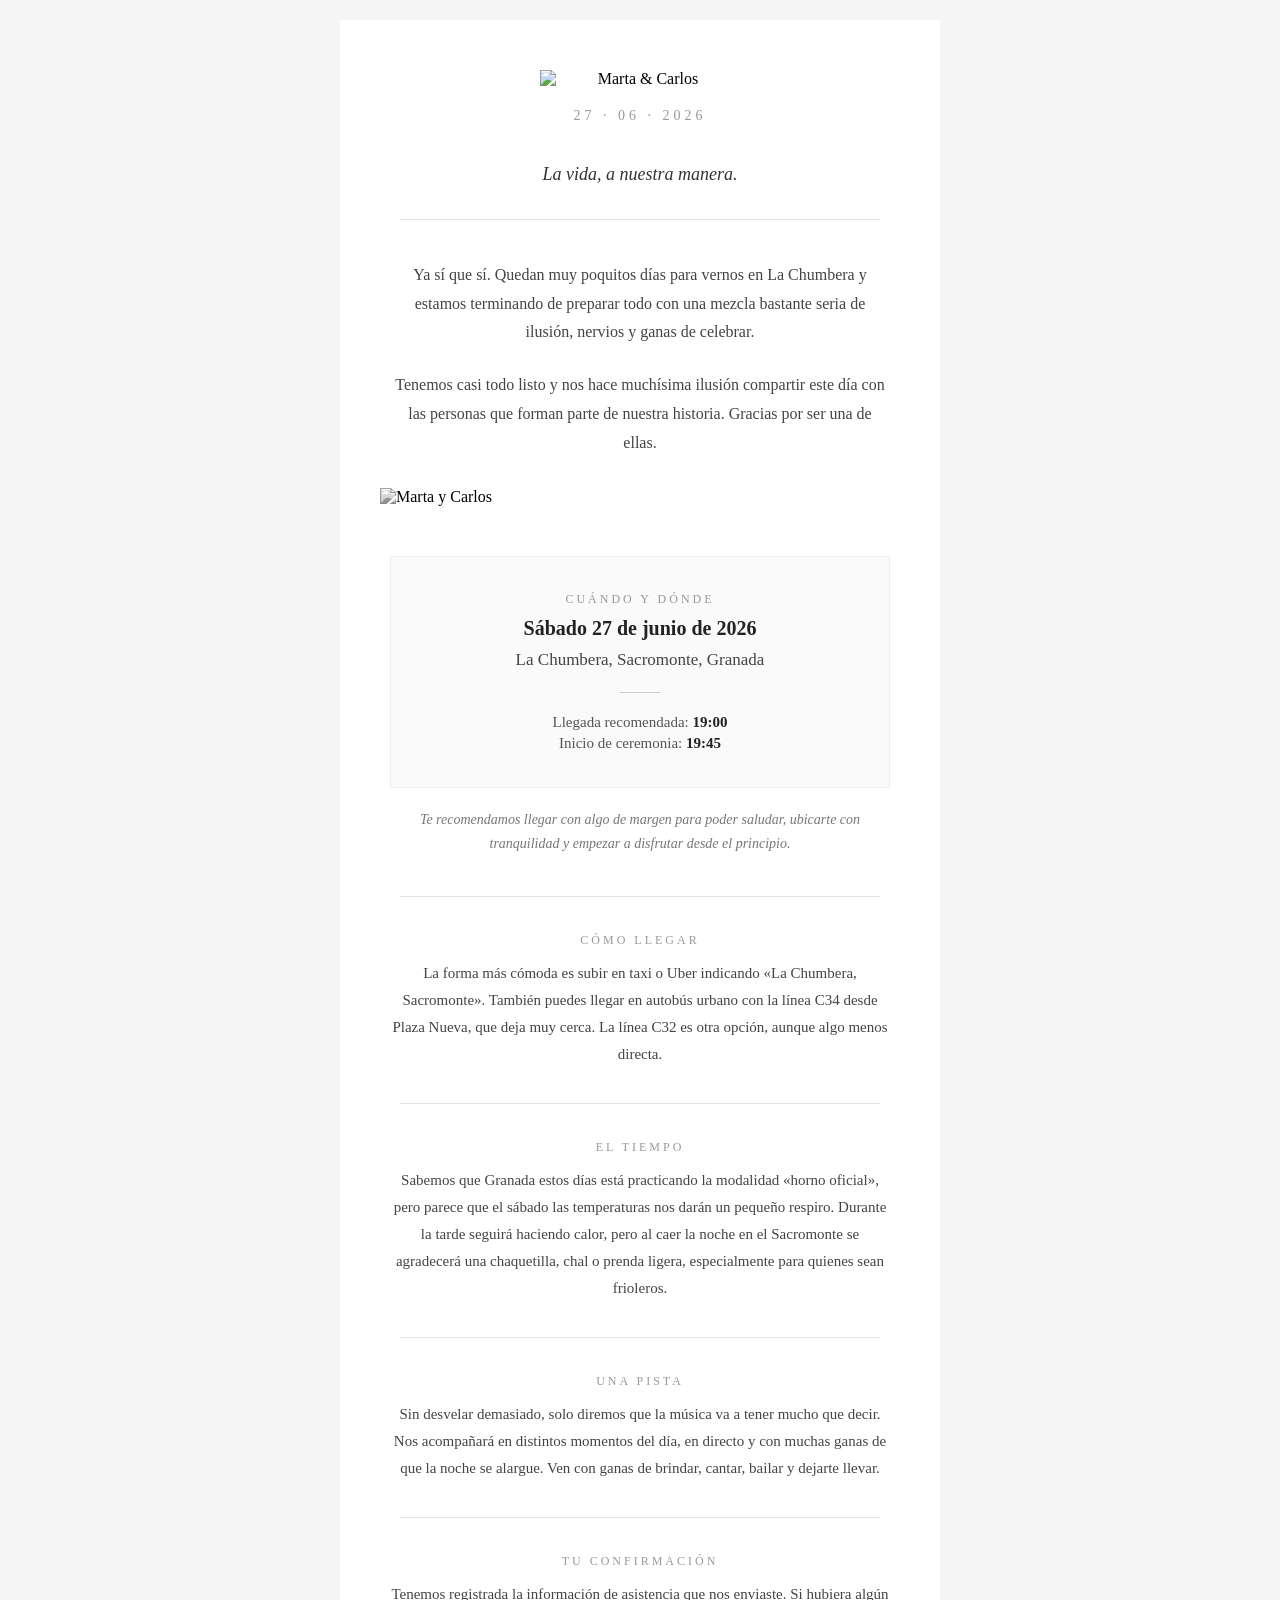
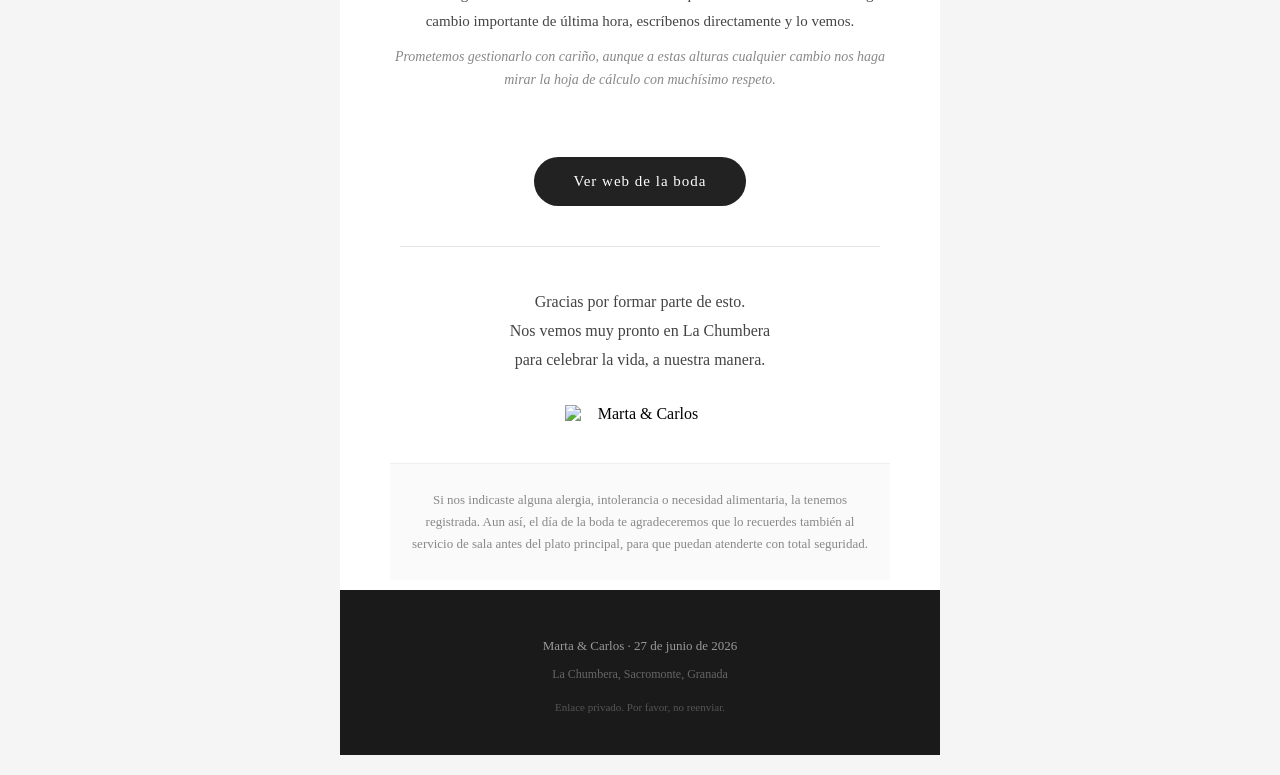
==== frontend/public/newsletter-countdown.html @ 8c84143f "auto-commit for aa254ee7-bb71-46e3-8a57-e679b6b398b8" ====
<!DOCTYPE html PUBLIC "-//W3C//DTD XHTML 1.0 Transitional//EN" "http://www.w3.org/TR/xhtml1/DTD/xhtml1-transitional.dtd">
<html xmlns="http://www.w3.org/1999/xhtml" lang="es">
<head>
<meta http-equiv="Content-Type" content="text/html; charset=UTF-8" />
<meta name="viewport" content="width=device-width, initial-scale=1.0" />
<title>Marta &amp; Carlos &middot; 27&middot;06&middot;2026</title>
<!--[if mso]>
<style type="text/css">
body, table, td {font-family: Georgia, 'Times New Roman', serif !important;}
</style>
<![endif]-->
<style type="text/css">
@media only screen and (max-width: 620px) {
  .email-container { width: 100% !important; }
  .fluid { max-width: 100% !important; height: auto !important; }
  .stack-column { display: block !important; width: 100% !important; }
  .mobile-padding { padding-left: 24px !important; padding-right: 24px !important; }
  .mobile-center { text-align: center !important; }
  .hero-img { width: 100% !important; height: auto !important; }
}
</style>
</head>
<body style="margin: 0; padding: 0; background-color: #f5f5f5; -webkit-text-size-adjust: 100%; -ms-text-size-adjust: 100%;">

<!-- Preview text (hidden) -->
<div style="display: none; max-height: 0px; overflow: hidden; mso-hide: all;">
  Ya s&iacute; que s&iacute;. Quedan muy poquitos d&iacute;as para vernos en La Chumbera.&nbsp;&zwnj;&nbsp;&zwnj;&nbsp;&zwnj;&nbsp;&zwnj;&nbsp;&zwnj;&nbsp;&zwnj;&nbsp;&zwnj;&nbsp;&zwnj;
</div>

<!-- Outer wrapper -->
<table role="presentation" cellspacing="0" cellpadding="0" border="0" width="100%" style="background-color: #f5f5f5;">
<tr>
<td style="padding: 20px 0;">

<!-- Email container -->
<table role="presentation" cellspacing="0" cellpadding="0" border="0" width="600" align="center" class="email-container" style="background-color: #ffffff; max-width: 600px; margin: 0 auto;">

  <!-- ========== HEADER ========== -->
  <tr>
    <td style="padding: 50px 40px 30px 40px; text-align: center; background-color: #ffffff;" class="mobile-padding">
      <!-- Firmas manuscritas -->
      <img src="https://www.lavidaanuestramanera.es/assets/firmas-manuscritas.png" alt="Marta &amp; Carlos" width="200" style="display: block; margin: 0 auto 20px auto; max-width: 200px; height: auto;" />
      <!-- Fecha -->
      <p style="margin: 0 0 16px 0; font-family: Georgia, 'Times New Roman', serif; font-size: 14px; letter-spacing: 4px; color: #999999; text-transform: uppercase;">
        27 &middot; 06 &middot; 2026
      </p>
      <!-- Emblema -->
      <img src="https://www.lavidaanuestramanera.es/assets/emblema-crest-decorativo-gris.png" alt="" width="55" style="display: block; margin: 0 auto 20px auto; max-width: 55px; height: auto; opacity: 0.85;" />
      <!-- Tagline -->
      <p style="margin: 0; font-family: Georgia, 'Times New Roman', serif; font-size: 18px; color: #333333; font-style: italic; line-height: 1.6;">
        La vida, a nuestra manera.
      </p>
    </td>
  </tr>

  <!-- Separador fino -->
  <tr>
    <td style="padding: 0 60px;" class="mobile-padding">
      <table role="presentation" cellspacing="0" cellpadding="0" border="0" width="100%">
        <tr><td style="border-top: 1px solid #e5e5e5; font-size: 1px; line-height: 1px;">&nbsp;</td></tr>
      </table>
    </td>
  </tr>

  <!-- ========== CUENTA ATRÁS ========== -->
  <tr>
    <td style="padding: 40px 50px 30px 50px; text-align: center;" class="mobile-padding">
      <p style="margin: 0 0 24px 0; font-family: Georgia, 'Times New Roman', serif; font-size: 16px; color: #444444; line-height: 1.8;">
        Ya s&iacute; que s&iacute;. Quedan muy poquitos d&iacute;as para vernos en La Chumbera y estamos terminando de preparar todo con una mezcla bastante seria de ilusi&oacute;n, nervios y ganas de celebrar.
      </p>
      <p style="margin: 0; font-family: Georgia, 'Times New Roman', serif; font-size: 16px; color: #444444; line-height: 1.8;">
        Tenemos casi todo listo y nos hace much&iacute;sima ilusi&oacute;n compartir este d&iacute;a con las personas que forman parte de nuestra historia. Gracias por ser una de ellas.
      </p>
    </td>
  </tr>

  <!-- ========== HERO IMAGE ========== -->
  <tr>
    <td style="padding: 0 40px 10px 40px;" class="mobile-padding">
      <img src="https://www.lavidaanuestramanera.es/assets/og-image.jpg" alt="Marta y Carlos" width="520" style="display: block; margin: 0 auto; max-width: 520px; width: 100%; height: auto; filter: grayscale(100%); -webkit-filter: grayscale(100%);" class="hero-img fluid" />
    </td>
  </tr>

  <!-- ========== DATOS IMPORTANTES ========== -->
  <tr>
    <td style="padding: 40px 50px;" class="mobile-padding">
      <table role="presentation" cellspacing="0" cellpadding="0" border="0" width="100%" style="background-color: #fafafa; border: 1px solid #eeeeee;">
        <tr>
          <td style="padding: 35px 30px; text-align: center;">
            <p style="margin: 0 0 6px 0; font-family: Georgia, 'Times New Roman', serif; font-size: 12px; letter-spacing: 3px; color: #999999; text-transform: uppercase;">
              Cu&aacute;ndo y d&oacute;nde
            </p>
            <p style="margin: 0 0 4px 0; font-family: Georgia, 'Times New Roman', serif; font-size: 20px; color: #222222; font-weight: bold; line-height: 1.5;">
              S&aacute;bado 27 de junio de 2026
            </p>
            <p style="margin: 0 0 20px 0; font-family: Georgia, 'Times New Roman', serif; font-size: 17px; color: #444444; line-height: 1.5;">
              La Chumbera, Sacromonte, Granada
            </p>
            <!-- Línea decorativa -->
            <table role="presentation" cellspacing="0" cellpadding="0" border="0" width="40" align="center">
              <tr><td style="border-top: 1px solid #cccccc; font-size: 1px; line-height: 1px;">&nbsp;</td></tr>
            </table>
            <table role="presentation" cellspacing="0" cellpadding="0" border="0" width="100%">
              <tr>
                <td style="padding-top: 20px; text-align: center;">
                  <p style="margin: 0 0 4px 0; font-family: Georgia, 'Times New Roman', serif; font-size: 15px; color: #555555;">
                    Llegada recomendada: <strong style="color: #222222;">19:00</strong>
                  </p>
                  <p style="margin: 0; font-family: Georgia, 'Times New Roman', serif; font-size: 15px; color: #555555;">
                    Inicio de ceremonia: <strong style="color: #222222;">19:45</strong>
                  </p>
                </td>
              </tr>
            </table>
          </td>
        </tr>
      </table>
      <p style="margin: 20px 0 0 0; font-family: Georgia, 'Times New Roman', serif; font-size: 14px; color: #777777; line-height: 1.7; text-align: center; font-style: italic;">
        Te recomendamos llegar con algo de margen para poder saludar, ubicarte con tranquilidad y empezar a disfrutar desde el principio.
      </p>
    </td>
  </tr>

  <!-- Separador -->
  <tr>
    <td style="padding: 0 60px;" class="mobile-padding">
      <table role="presentation" cellspacing="0" cellpadding="0" border="0" width="100%">
        <tr><td style="border-top: 1px solid #e5e5e5; font-size: 1px; line-height: 1px;">&nbsp;</td></tr>
      </table>
    </td>
  </tr>

  <!-- ========== CÓMO LLEGAR ========== -->
  <tr>
    <td style="padding: 35px 50px;" class="mobile-padding">
      <p style="margin: 0 0 6px 0; font-family: Georgia, 'Times New Roman', serif; font-size: 12px; letter-spacing: 3px; color: #999999; text-transform: uppercase; text-align: center;">
        C&oacute;mo llegar
      </p>
      <p style="margin: 12px 0 0 0; font-family: Georgia, 'Times New Roman', serif; font-size: 15px; color: #444444; line-height: 1.8; text-align: center;">
        La forma m&aacute;s c&oacute;moda es subir en taxi o Uber indicando &laquo;La Chumbera, Sacromonte&raquo;. Tambi&eacute;n puedes llegar en autob&uacute;s urbano con la l&iacute;nea C34 desde Plaza Nueva, que deja muy cerca. La l&iacute;nea C32 es otra opci&oacute;n, aunque algo menos directa.
      </p>
    </td>
  </tr>

  <!-- Separador -->
  <tr>
    <td style="padding: 0 60px;" class="mobile-padding">
      <table role="presentation" cellspacing="0" cellpadding="0" border="0" width="100%">
        <tr><td style="border-top: 1px solid #e5e5e5; font-size: 1px; line-height: 1px;">&nbsp;</td></tr>
      </table>
    </td>
  </tr>

  <!-- ========== EL TIEMPO ========== -->
  <tr>
    <td style="padding: 35px 50px;" class="mobile-padding">
      <p style="margin: 0 0 6px 0; font-family: Georgia, 'Times New Roman', serif; font-size: 12px; letter-spacing: 3px; color: #999999; text-transform: uppercase; text-align: center;">
        El tiempo
      </p>
      <p style="margin: 12px 0 0 0; font-family: Georgia, 'Times New Roman', serif; font-size: 15px; color: #444444; line-height: 1.8; text-align: center;">
        Sabemos que Granada estos d&iacute;as est&aacute; practicando la modalidad &laquo;horno oficial&raquo;, pero parece que el s&aacute;bado las temperaturas nos dar&aacute;n un peque&ntilde;o respiro. Durante la tarde seguir&aacute; haciendo calor, pero al caer la noche en el Sacromonte se agradecer&aacute; una chaquetilla, chal o prenda ligera, especialmente para quienes sean frioleros.
      </p>
    </td>
  </tr>

  <!-- Separador -->
  <tr>
    <td style="padding: 0 60px;" class="mobile-padding">
      <table role="presentation" cellspacing="0" cellpadding="0" border="0" width="100%">
        <tr><td style="border-top: 1px solid #e5e5e5; font-size: 1px; line-height: 1px;">&nbsp;</td></tr>
      </table>
    </td>
  </tr>

  <!-- ========== PISTA MUSICAL ========== -->
  <tr>
    <td style="padding: 35px 50px;" class="mobile-padding">
      <p style="margin: 0 0 6px 0; font-family: Georgia, 'Times New Roman', serif; font-size: 12px; letter-spacing: 3px; color: #999999; text-transform: uppercase; text-align: center;">
        Una pista
      </p>
      <p style="margin: 12px 0 0 0; font-family: Georgia, 'Times New Roman', serif; font-size: 15px; color: #444444; line-height: 1.8; text-align: center;">
        Sin desvelar demasiado, solo diremos que la m&uacute;sica va a tener mucho que decir. Nos acompa&ntilde;ar&aacute; en distintos momentos del d&iacute;a, en directo y con muchas ganas de que la noche se alargue. Ven con ganas de brindar, cantar, bailar y dejarte llevar.
      </p>
    </td>
  </tr>

  <!-- Separador -->
  <tr>
    <td style="padding: 0 60px;" class="mobile-padding">
      <table role="presentation" cellspacing="0" cellpadding="0" border="0" width="100%">
        <tr><td style="border-top: 1px solid #e5e5e5; font-size: 1px; line-height: 1px;">&nbsp;</td></tr>
      </table>
    </td>
  </tr>

  <!-- ========== ASISTENCIA ========== -->
  <tr>
    <td style="padding: 35px 50px;" class="mobile-padding">
      <p style="margin: 0 0 6px 0; font-family: Georgia, 'Times New Roman', serif; font-size: 12px; letter-spacing: 3px; color: #999999; text-transform: uppercase; text-align: center;">
        Tu confirmaci&oacute;n
      </p>
      <p style="margin: 12px 0 0 0; font-family: Georgia, 'Times New Roman', serif; font-size: 15px; color: #444444; line-height: 1.8; text-align: center;">
        Tenemos registrada la informaci&oacute;n de asistencia que nos enviaste. Si hubiera alg&uacute;n cambio importante de &uacute;ltima hora, escr&iacute;benos directamente y lo vemos.
      </p>
      <p style="margin: 10px 0 0 0; font-family: Georgia, 'Times New Roman', serif; font-size: 14px; color: #888888; line-height: 1.7; text-align: center; font-style: italic;">
        Prometemos gestionarlo con cari&ntilde;o, aunque a estas alturas cualquier cambio nos haga mirar la hoja de c&aacute;lculo con much&iacute;simo respeto.
      </p>
    </td>
  </tr>

  <!-- ========== BOTÓN WEB ========== -->
  <tr>
    <td style="padding: 30px 50px 40px 50px; text-align: center;" class="mobile-padding">
      <table role="presentation" cellspacing="0" cellpadding="0" border="0" align="center">
        <tr>
          <td style="background-color: #222222; border-radius: 50px;">
            <a href="https://www.lavidaanuestramanera.es/" target="_blank" style="display: inline-block; padding: 16px 40px; font-family: Georgia, 'Times New Roman', serif; font-size: 15px; color: #ffffff; text-decoration: none; letter-spacing: 1px;">
              Ver web de la boda
            </a>
          </td>
        </tr>
      </table>
    </td>
  </tr>

  <!-- Separador -->
  <tr>
    <td style="padding: 0 60px;" class="mobile-padding">
      <table role="presentation" cellspacing="0" cellpadding="0" border="0" width="100%">
        <tr><td style="border-top: 1px solid #e5e5e5; font-size: 1px; line-height: 1px;">&nbsp;</td></tr>
      </table>
    </td>
  </tr>

  <!-- ========== CIERRE ========== -->
  <tr>
    <td style="padding: 40px 50px 20px 50px; text-align: center;" class="mobile-padding">
      <p style="margin: 0 0 30px 0; font-family: Georgia, 'Times New Roman', serif; font-size: 16px; color: #444444; line-height: 1.8;">
        Gracias por formar parte de esto.<br />
        Nos vemos muy pronto en La Chumbera<br />
        para celebrar la vida, a nuestra manera.
      </p>
      <!-- Firmas -->
      <img src="https://www.lavidaanuestramanera.es/assets/firmas-manuscritas.png" alt="Marta &amp; Carlos" width="150" style="display: block; margin: 0 auto; max-width: 150px; height: auto;" />
    </td>
  </tr>

  <!-- ========== NOTA ALERGIAS ========== -->
  <tr>
    <td style="padding: 20px 50px 10px 50px;" class="mobile-padding">
      <table role="presentation" cellspacing="0" cellpadding="0" border="0" width="100%" style="background-color: #fafafa; border-top: 1px solid #eeeeee;">
        <tr>
          <td style="padding: 25px 20px; text-align: center;">
            <p style="margin: 0; font-family: Georgia, 'Times New Roman', serif; font-size: 13px; color: #888888; line-height: 1.7;">
              Si nos indicaste alguna alergia, intolerancia o necesidad alimentaria, la tenemos registrada. Aun as&iacute;, el d&iacute;a de la boda te agradeceremos que lo recuerdes tambi&eacute;n al servicio de sala antes del plato principal, para que puedan atenderte con total seguridad.
            </p>
          </td>
        </tr>
      </table>
    </td>
  </tr>

  <!-- ========== FOOTER ========== -->
  <tr>
    <td style="padding: 30px 40px 40px 40px; text-align: center; background-color: #1a1a1a;" class="mobile-padding">
      <!-- Emblema blanco -->
      <img src="https://www.lavidaanuestramanera.es/assets/emblema-crest-decorativo-blanco-footer.png" alt="" width="40" style="display: block; margin: 0 auto 16px auto; max-width: 40px; height: auto; opacity: 0.8;" />
      <p style="margin: 0 0 8px 0; font-family: Georgia, 'Times New Roman', serif; font-size: 13px; color: #999999; line-height: 1.6;">
        Marta &amp; Carlos &middot; 27 de junio de 2026
      </p>
      <p style="margin: 0 0 16px 0; font-family: Georgia, 'Times New Roman', serif; font-size: 12px; color: #666666; line-height: 1.5;">
        La Chumbera, Sacromonte, Granada
      </p>
      <p style="margin: 0; font-family: Georgia, 'Times New Roman', serif; font-size: 11px; color: #555555; line-height: 1.5;">
        Enlace privado. Por favor, no reenviar.
      </p>
    </td>
  </tr>

</table>
<!-- /Email container -->

</td>
</tr>
</table>
<!-- /Outer wrapper -->

</body>
</html>
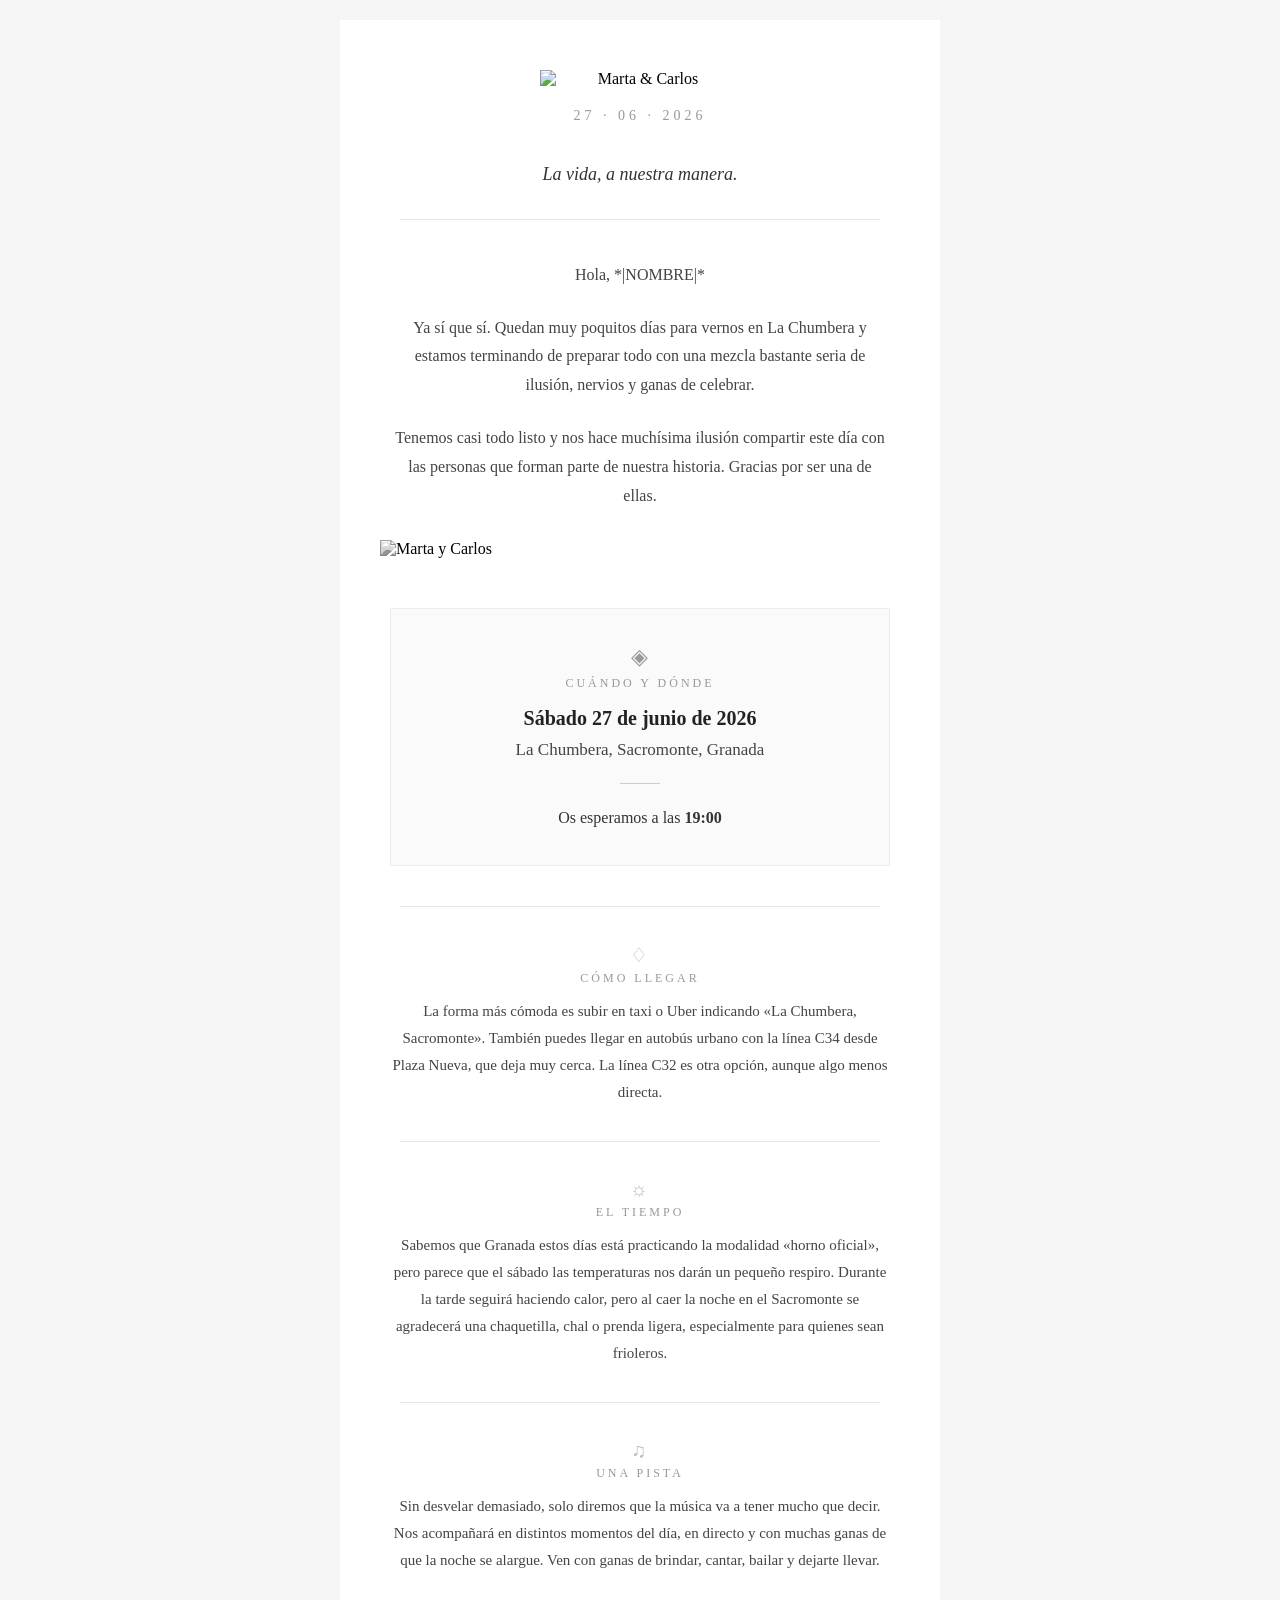
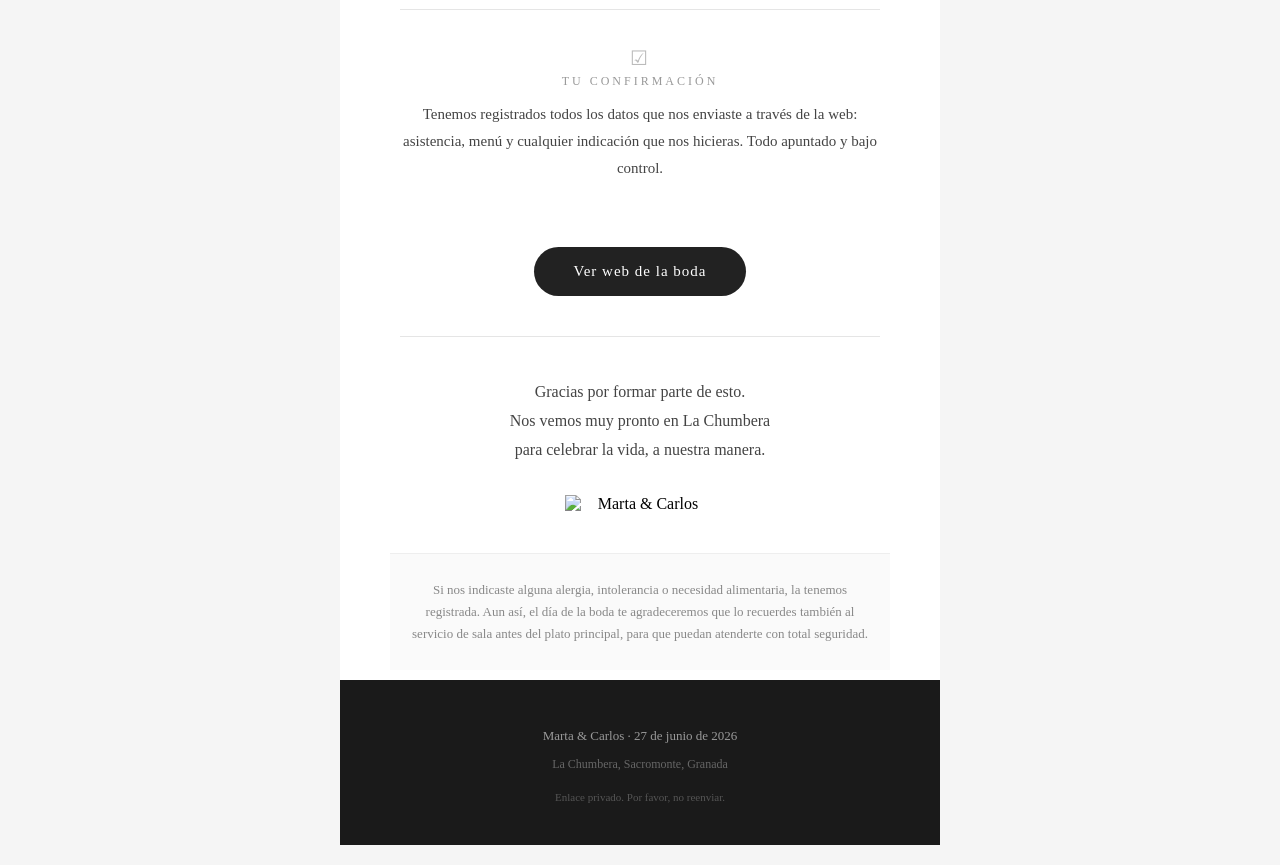
==== commit 07da8b3a: "auto-commit for 7137f5e2-9fd1-4fb8-bef6-d550ca137ab5" ====
--- a/frontend/public/newsletter-countdown.html
+++ b/frontend/public/newsletter-countdown.html
@@ -22,38 +22,31 @@
 </head>
 <body style="margin: 0; padding: 0; background-color: #f5f5f5; -webkit-text-size-adjust: 100%; -ms-text-size-adjust: 100%;">
 
-<!-- Preview text (hidden) -->
 <div style="display: none; max-height: 0px; overflow: hidden; mso-hide: all;">
   Ya s&iacute; que s&iacute;. Quedan muy poquitos d&iacute;as para vernos en La Chumbera.&nbsp;&zwnj;&nbsp;&zwnj;&nbsp;&zwnj;&nbsp;&zwnj;&nbsp;&zwnj;&nbsp;&zwnj;&nbsp;&zwnj;&nbsp;&zwnj;
 </div>
 
-<!-- Outer wrapper -->
 <table role="presentation" cellspacing="0" cellpadding="0" border="0" width="100%" style="background-color: #f5f5f5;">
 <tr>
 <td style="padding: 20px 0;">
 
-<!-- Email container -->
 <table role="presentation" cellspacing="0" cellpadding="0" border="0" width="600" align="center" class="email-container" style="background-color: #ffffff; max-width: 600px; margin: 0 auto;">
 
   <!-- ========== HEADER ========== -->
   <tr>
     <td style="padding: 50px 40px 30px 40px; text-align: center; background-color: #ffffff;" class="mobile-padding">
-      <!-- Firmas manuscritas -->
       <img src="https://www.lavidaanuestramanera.es/assets/firmas-manuscritas.png" alt="Marta &amp; Carlos" width="200" style="display: block; margin: 0 auto 20px auto; max-width: 200px; height: auto;" />
-      <!-- Fecha -->
       <p style="margin: 0 0 16px 0; font-family: Georgia, 'Times New Roman', serif; font-size: 14px; letter-spacing: 4px; color: #999999; text-transform: uppercase;">
         27 &middot; 06 &middot; 2026
       </p>
-      <!-- Emblema -->
       <img src="https://www.lavidaanuestramanera.es/assets/emblema-crest-decorativo-gris.png" alt="" width="55" style="display: block; margin: 0 auto 20px auto; max-width: 55px; height: auto; opacity: 0.85;" />
-      <!-- Tagline -->
       <p style="margin: 0; font-family: Georgia, 'Times New Roman', serif; font-size: 18px; color: #333333; font-style: italic; line-height: 1.6;">
         La vida, a nuestra manera.
       </p>
     </td>
   </tr>
 
-  <!-- Separador fino -->
+  <!-- Separador -->
   <tr>
     <td style="padding: 0 60px;" class="mobile-padding">
       <table role="presentation" cellspacing="0" cellpadding="0" border="0" width="100%">
@@ -66,6 +59,9 @@
   <tr>
     <td style="padding: 40px 50px 30px 50px; text-align: center;" class="mobile-padding">
       <p style="margin: 0 0 24px 0; font-family: Georgia, 'Times New Roman', serif; font-size: 16px; color: #444444; line-height: 1.8;">
+        Hola, *|NOMBRE|*
+      </p>
+      <p style="margin: 0 0 24px 0; font-family: Georgia, 'Times New Roman', serif; font-size: 16px; color: #444444; line-height: 1.8;">
         Ya s&iacute; que s&iacute;. Quedan muy poquitos d&iacute;as para vernos en La Chumbera y estamos terminando de preparar todo con una mezcla bastante seria de ilusi&oacute;n, nervios y ganas de celebrar.
       </p>
       <p style="margin: 0; font-family: Georgia, 'Times New Roman', serif; font-size: 16px; color: #444444; line-height: 1.8;">
@@ -77,7 +73,7 @@
   <!-- ========== HERO IMAGE ========== -->
   <tr>
     <td style="padding: 0 40px 10px 40px;" class="mobile-padding">
-      <img src="https://www.lavidaanuestramanera.es/assets/og-image.jpg" alt="Marta y Carlos" width="520" style="display: block; margin: 0 auto; max-width: 520px; width: 100%; height: auto; filter: grayscale(100%); -webkit-filter: grayscale(100%);" class="hero-img fluid" />
+      <img src="https://www.lavidaanuestramanera.es/assets/newsletter-hero.jpg" alt="Marta y Carlos" width="520" style="display: block; margin: 0 auto; max-width: 520px; width: 100%; height: auto; filter: grayscale(100%); -webkit-filter: grayscale(100%);" class="hero-img fluid" />
     </td>
   </tr>
 
@@ -87,37 +83,27 @@
       <table role="presentation" cellspacing="0" cellpadding="0" border="0" width="100%" style="background-color: #fafafa; border: 1px solid #eeeeee;">
         <tr>
           <td style="padding: 35px 30px; text-align: center;">
+            <p style="margin: 0 0 6px 0; font-family: Georgia, 'Times New Roman', serif; font-size: 22px; color: #999999; letter-spacing: 2px;">
+              &#9672;
+            </p>
             <p style="margin: 0 0 6px 0; font-family: Georgia, 'Times New Roman', serif; font-size: 12px; letter-spacing: 3px; color: #999999; text-transform: uppercase;">
               Cu&aacute;ndo y d&oacute;nde
             </p>
-            <p style="margin: 0 0 4px 0; font-family: Georgia, 'Times New Roman', serif; font-size: 20px; color: #222222; font-weight: bold; line-height: 1.5;">
+            <p style="margin: 12px 0 4px 0; font-family: Georgia, 'Times New Roman', serif; font-size: 20px; color: #222222; font-weight: bold; line-height: 1.5;">
               S&aacute;bado 27 de junio de 2026
             </p>
             <p style="margin: 0 0 20px 0; font-family: Georgia, 'Times New Roman', serif; font-size: 17px; color: #444444; line-height: 1.5;">
               La Chumbera, Sacromonte, Granada
             </p>
-            <!-- Línea decorativa -->
             <table role="presentation" cellspacing="0" cellpadding="0" border="0" width="40" align="center">
               <tr><td style="border-top: 1px solid #cccccc; font-size: 1px; line-height: 1px;">&nbsp;</td></tr>
             </table>
-            <table role="presentation" cellspacing="0" cellpadding="0" border="0" width="100%">
-              <tr>
-                <td style="padding-top: 20px; text-align: center;">
-                  <p style="margin: 0 0 4px 0; font-family: Georgia, 'Times New Roman', serif; font-size: 15px; color: #555555;">
-                    Llegada recomendada: <strong style="color: #222222;">19:00</strong>
-                  </p>
-                  <p style="margin: 0; font-family: Georgia, 'Times New Roman', serif; font-size: 15px; color: #555555;">
-                    Inicio de ceremonia: <strong style="color: #222222;">19:45</strong>
-                  </p>
-                </td>
-              </tr>
-            </table>
+            <p style="margin: 20px 0 0 0; font-family: Georgia, 'Times New Roman', serif; font-size: 16px; color: #333333; line-height: 1.6;">
+              Os esperamos a las <strong>19:00</strong>
+            </p>
           </td>
         </tr>
       </table>
-      <p style="margin: 20px 0 0 0; font-family: Georgia, 'Times New Roman', serif; font-size: 14px; color: #777777; line-height: 1.7; text-align: center; font-style: italic;">
-        Te recomendamos llegar con algo de margen para poder saludar, ubicarte con tranquilidad y empezar a disfrutar desde el principio.
-      </p>
     </td>
   </tr>
 
@@ -133,6 +119,9 @@
   <!-- ========== CÓMO LLEGAR ========== -->
   <tr>
     <td style="padding: 35px 50px;" class="mobile-padding">
+      <p style="margin: 0 0 4px 0; font-family: Georgia, 'Times New Roman', serif; font-size: 20px; color: #bbbbbb; text-align: center; letter-spacing: 2px;">
+        &#9826;
+      </p>
       <p style="margin: 0 0 6px 0; font-family: Georgia, 'Times New Roman', serif; font-size: 12px; letter-spacing: 3px; color: #999999; text-transform: uppercase; text-align: center;">
         C&oacute;mo llegar
       </p>
@@ -154,6 +143,9 @@
   <!-- ========== EL TIEMPO ========== -->
   <tr>
     <td style="padding: 35px 50px;" class="mobile-padding">
+      <p style="margin: 0 0 4px 0; font-family: Georgia, 'Times New Roman', serif; font-size: 20px; color: #bbbbbb; text-align: center; letter-spacing: 2px;">
+        &#9788;
+      </p>
       <p style="margin: 0 0 6px 0; font-family: Georgia, 'Times New Roman', serif; font-size: 12px; letter-spacing: 3px; color: #999999; text-transform: uppercase; text-align: center;">
         El tiempo
       </p>
@@ -175,6 +167,9 @@
   <!-- ========== PISTA MUSICAL ========== -->
   <tr>
     <td style="padding: 35px 50px;" class="mobile-padding">
+      <p style="margin: 0 0 4px 0; font-family: Georgia, 'Times New Roman', serif; font-size: 20px; color: #bbbbbb; text-align: center; letter-spacing: 2px;">
+        &#9835;
+      </p>
       <p style="margin: 0 0 6px 0; font-family: Georgia, 'Times New Roman', serif; font-size: 12px; letter-spacing: 3px; color: #999999; text-transform: uppercase; text-align: center;">
         Una pista
       </p>
@@ -196,14 +191,14 @@
   <!-- ========== ASISTENCIA ========== -->
   <tr>
     <td style="padding: 35px 50px;" class="mobile-padding">
+      <p style="margin: 0 0 4px 0; font-family: Georgia, 'Times New Roman', serif; font-size: 20px; color: #bbbbbb; text-align: center; letter-spacing: 2px;">
+        &#9745;
+      </p>
       <p style="margin: 0 0 6px 0; font-family: Georgia, 'Times New Roman', serif; font-size: 12px; letter-spacing: 3px; color: #999999; text-transform: uppercase; text-align: center;">
         Tu confirmaci&oacute;n
       </p>
       <p style="margin: 12px 0 0 0; font-family: Georgia, 'Times New Roman', serif; font-size: 15px; color: #444444; line-height: 1.8; text-align: center;">
-        Tenemos registrada la informaci&oacute;n de asistencia que nos enviaste. Si hubiera alg&uacute;n cambio importante de &uacute;ltima hora, escr&iacute;benos directamente y lo vemos.
-      </p>
-      <p style="margin: 10px 0 0 0; font-family: Georgia, 'Times New Roman', serif; font-size: 14px; color: #888888; line-height: 1.7; text-align: center; font-style: italic;">
-        Prometemos gestionarlo con cari&ntilde;o, aunque a estas alturas cualquier cambio nos haga mirar la hoja de c&aacute;lculo con much&iacute;simo respeto.
+        Tenemos registrados todos los datos que nos enviaste a trav&eacute;s de la web: asistencia, men&uacute; y cualquier indicaci&oacute;n que nos hicieras. Todo apuntado y bajo control.
       </p>
     </td>
   </tr>
@@ -240,7 +235,6 @@
         Nos vemos muy pronto en La Chumbera<br />
         para celebrar la vida, a nuestra manera.
       </p>
-      <!-- Firmas -->
       <img src="https://www.lavidaanuestramanera.es/assets/firmas-manuscritas.png" alt="Marta &amp; Carlos" width="150" style="display: block; margin: 0 auto; max-width: 150px; height: auto;" />
     </td>
   </tr>
@@ -263,7 +257,6 @@
   <!-- ========== FOOTER ========== -->
   <tr>
     <td style="padding: 30px 40px 40px 40px; text-align: center; background-color: #1a1a1a;" class="mobile-padding">
-      <!-- Emblema blanco -->
       <img src="https://www.lavidaanuestramanera.es/assets/emblema-crest-decorativo-blanco-footer.png" alt="" width="40" style="display: block; margin: 0 auto 16px auto; max-width: 40px; height: auto; opacity: 0.8;" />
       <p style="margin: 0 0 8px 0; font-family: Georgia, 'Times New Roman', serif; font-size: 13px; color: #999999; line-height: 1.6;">
         Marta &amp; Carlos &middot; 27 de junio de 2026
@@ -278,12 +271,10 @@
   </tr>
 
 </table>
-<!-- /Email container -->
 
 </td>
 </tr>
 </table>
-<!-- /Outer wrapper -->
 
 </body>
 </html>
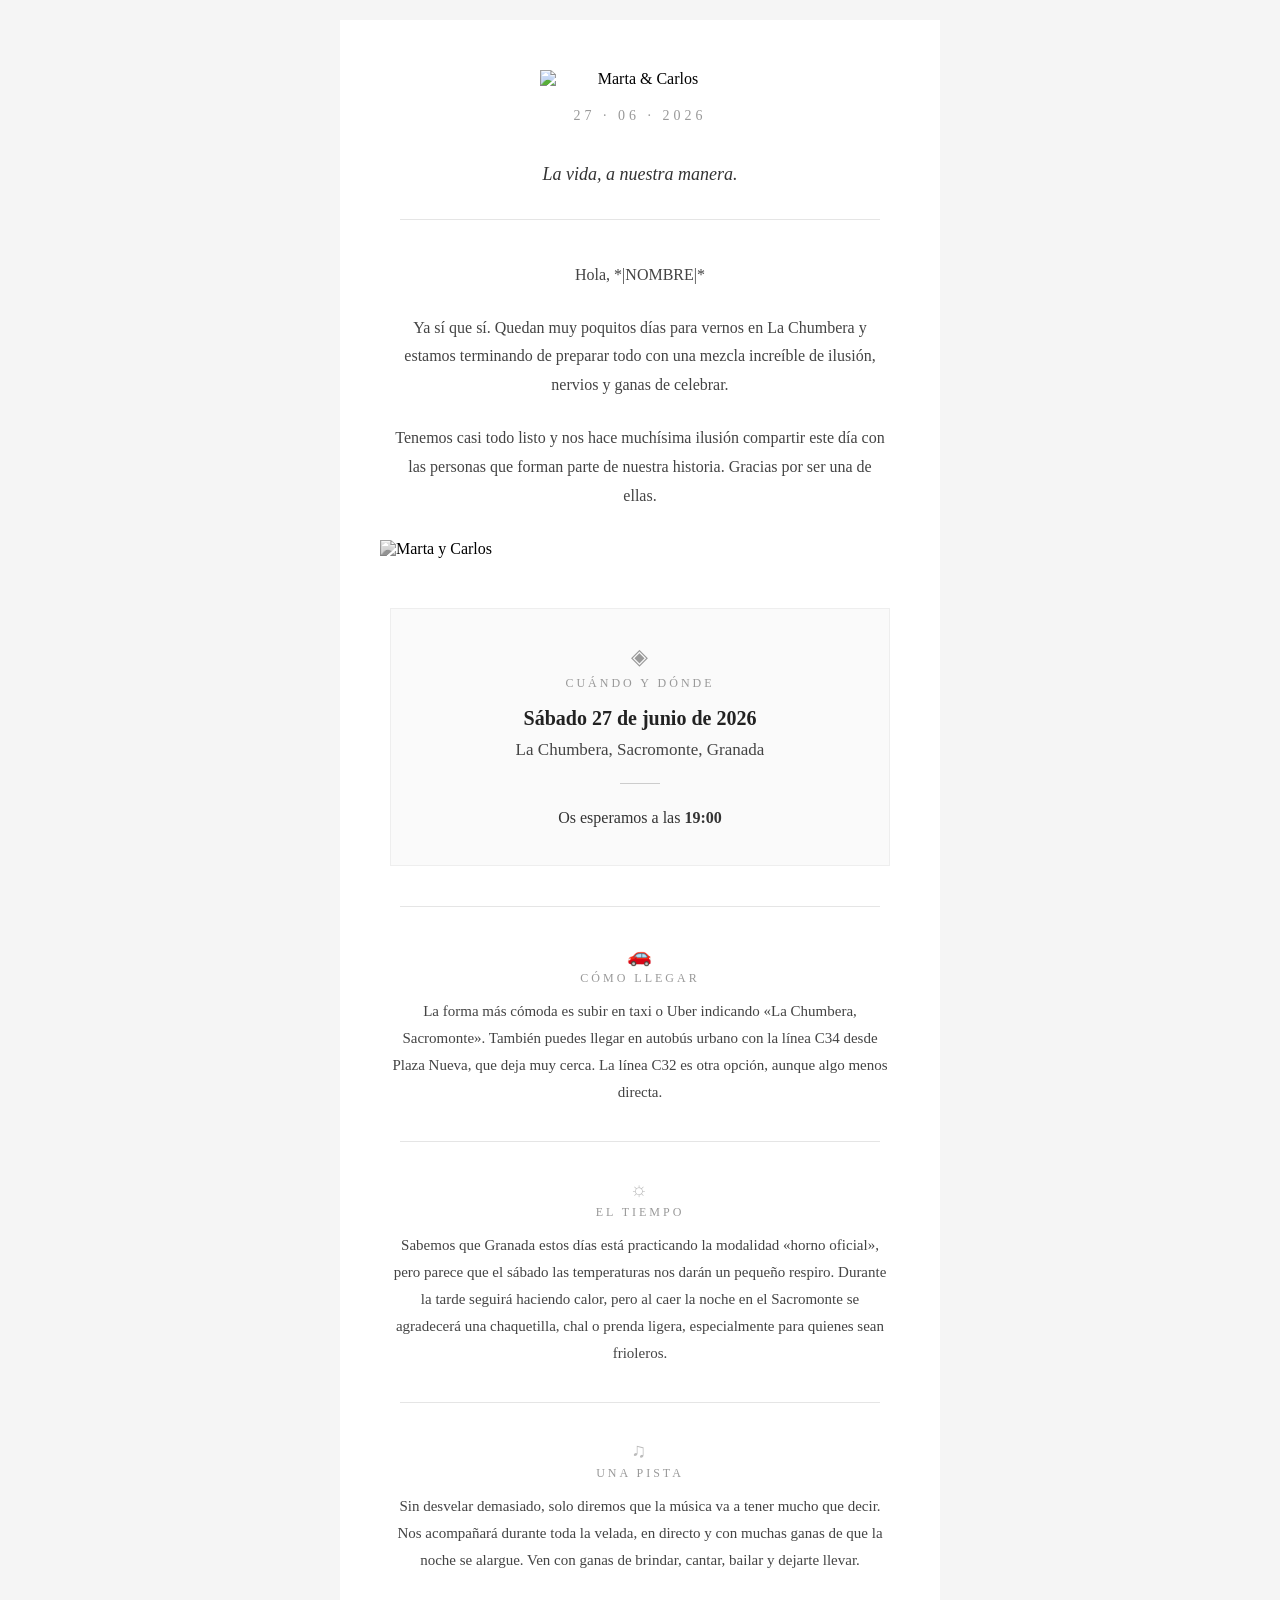
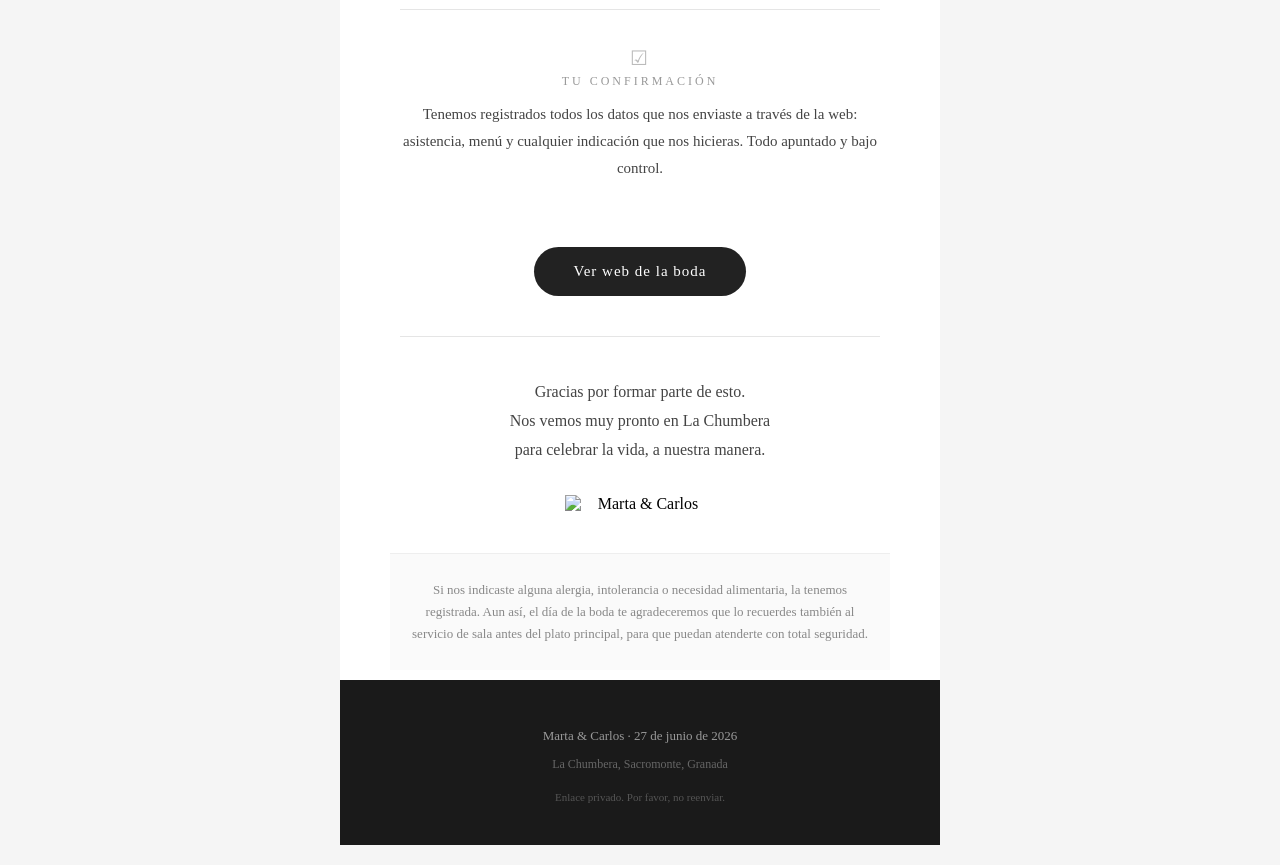
==== commit 2e785667: "auto-commit for d4788a89-5cd4-4329-a93b-5c95660655f3" ====
--- a/frontend/public/newsletter-countdown.html
+++ b/frontend/public/newsletter-countdown.html
@@ -62,7 +62,7 @@
         Hola, *|NOMBRE|*
       </p>
       <p style="margin: 0 0 24px 0; font-family: Georgia, 'Times New Roman', serif; font-size: 16px; color: #444444; line-height: 1.8;">
-        Ya s&iacute; que s&iacute;. Quedan muy poquitos d&iacute;as para vernos en La Chumbera y estamos terminando de preparar todo con una mezcla bastante seria de ilusi&oacute;n, nervios y ganas de celebrar.
+        Ya s&iacute; que s&iacute;. Quedan muy poquitos d&iacute;as para vernos en La Chumbera y estamos terminando de preparar todo con una mezcla incre&iacute;ble de ilusi&oacute;n, nervios y ganas de celebrar.
       </p>
       <p style="margin: 0; font-family: Georgia, 'Times New Roman', serif; font-size: 16px; color: #444444; line-height: 1.8;">
         Tenemos casi todo listo y nos hace much&iacute;sima ilusi&oacute;n compartir este d&iacute;a con las personas que forman parte de nuestra historia. Gracias por ser una de ellas.
@@ -120,7 +120,7 @@
   <tr>
     <td style="padding: 35px 50px;" class="mobile-padding">
       <p style="margin: 0 0 4px 0; font-family: Georgia, 'Times New Roman', serif; font-size: 20px; color: #bbbbbb; text-align: center; letter-spacing: 2px;">
-        &#9826;
+        &#128663;
       </p>
       <p style="margin: 0 0 6px 0; font-family: Georgia, 'Times New Roman', serif; font-size: 12px; letter-spacing: 3px; color: #999999; text-transform: uppercase; text-align: center;">
         C&oacute;mo llegar
@@ -174,7 +174,7 @@
         Una pista
       </p>
       <p style="margin: 12px 0 0 0; font-family: Georgia, 'Times New Roman', serif; font-size: 15px; color: #444444; line-height: 1.8; text-align: center;">
-        Sin desvelar demasiado, solo diremos que la m&uacute;sica va a tener mucho que decir. Nos acompa&ntilde;ar&aacute; en distintos momentos del d&iacute;a, en directo y con muchas ganas de que la noche se alargue. Ven con ganas de brindar, cantar, bailar y dejarte llevar.
+        Sin desvelar demasiado, solo diremos que la m&uacute;sica va a tener mucho que decir. Nos acompa&ntilde;ar&aacute; durante toda la velada, en directo y con muchas ganas de que la noche se alargue. Ven con ganas de brindar, cantar, bailar y dejarte llevar.
       </p>
     </td>
   </tr>
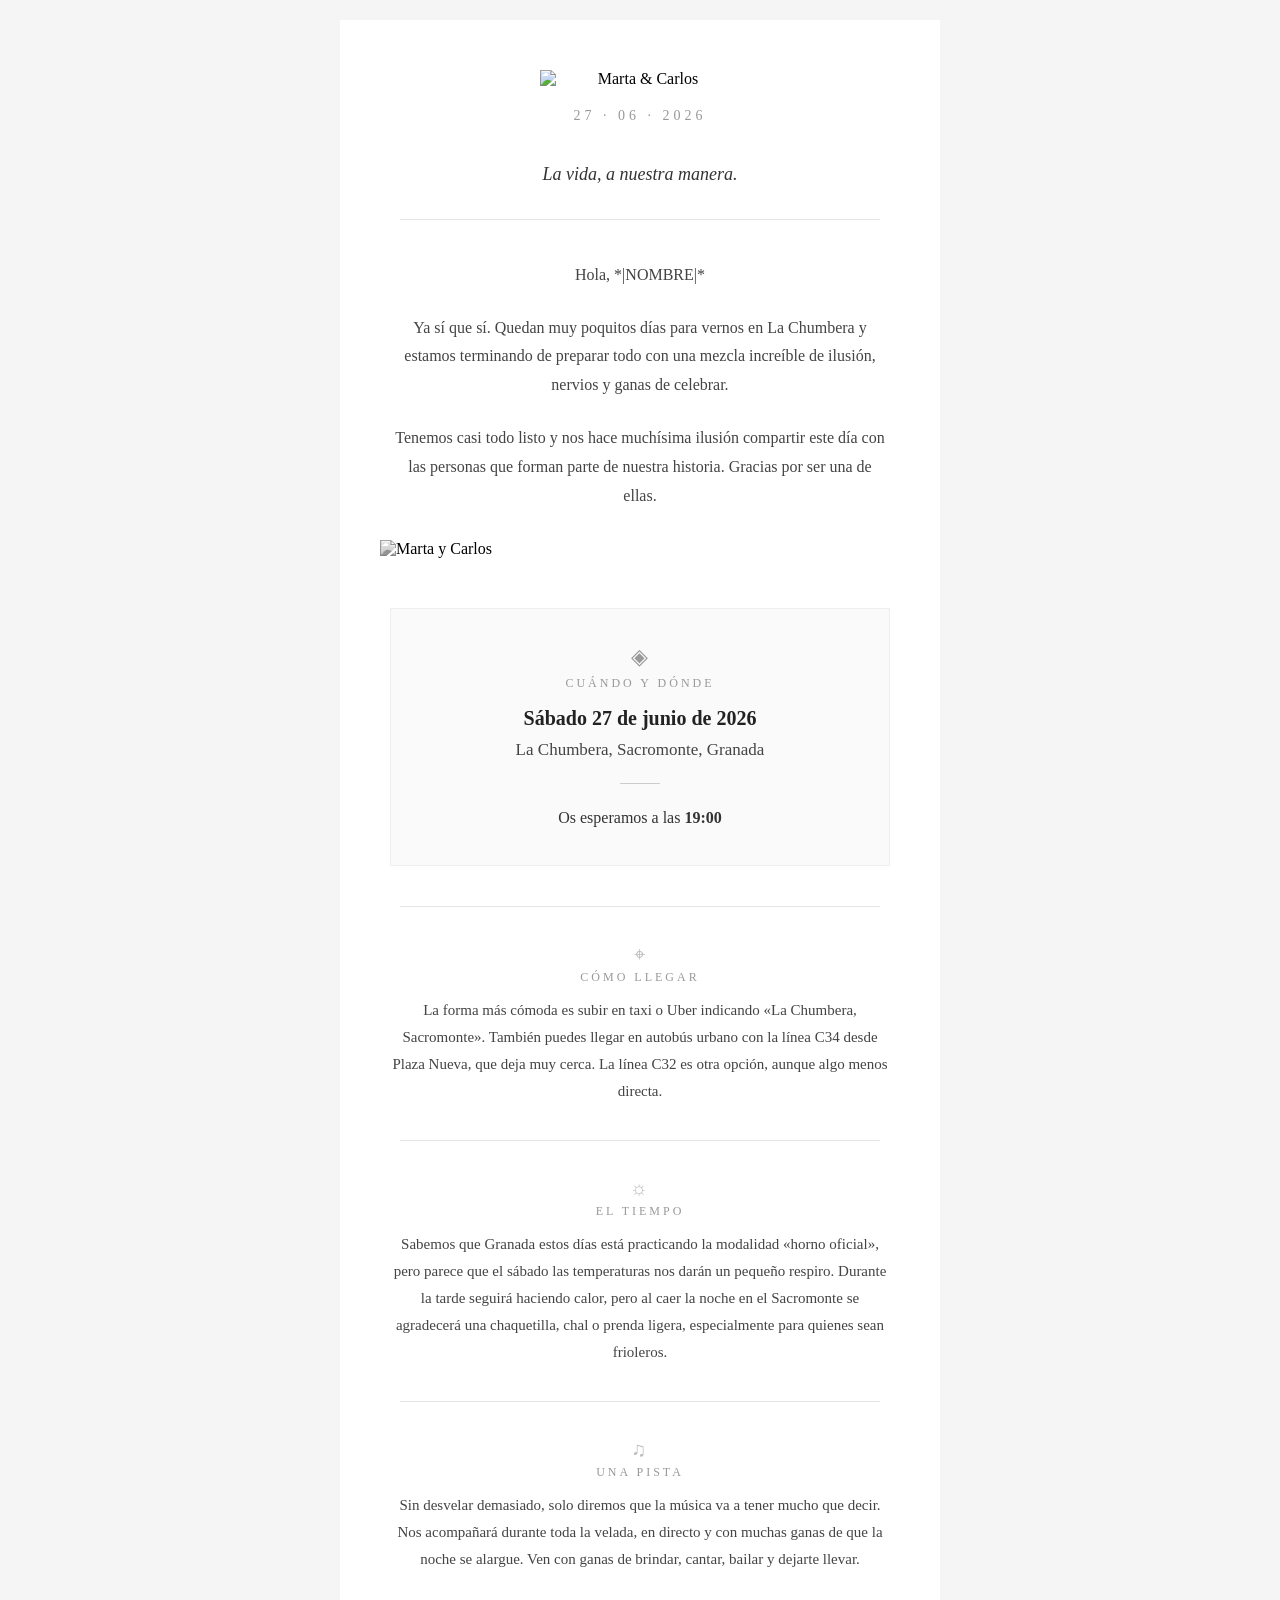
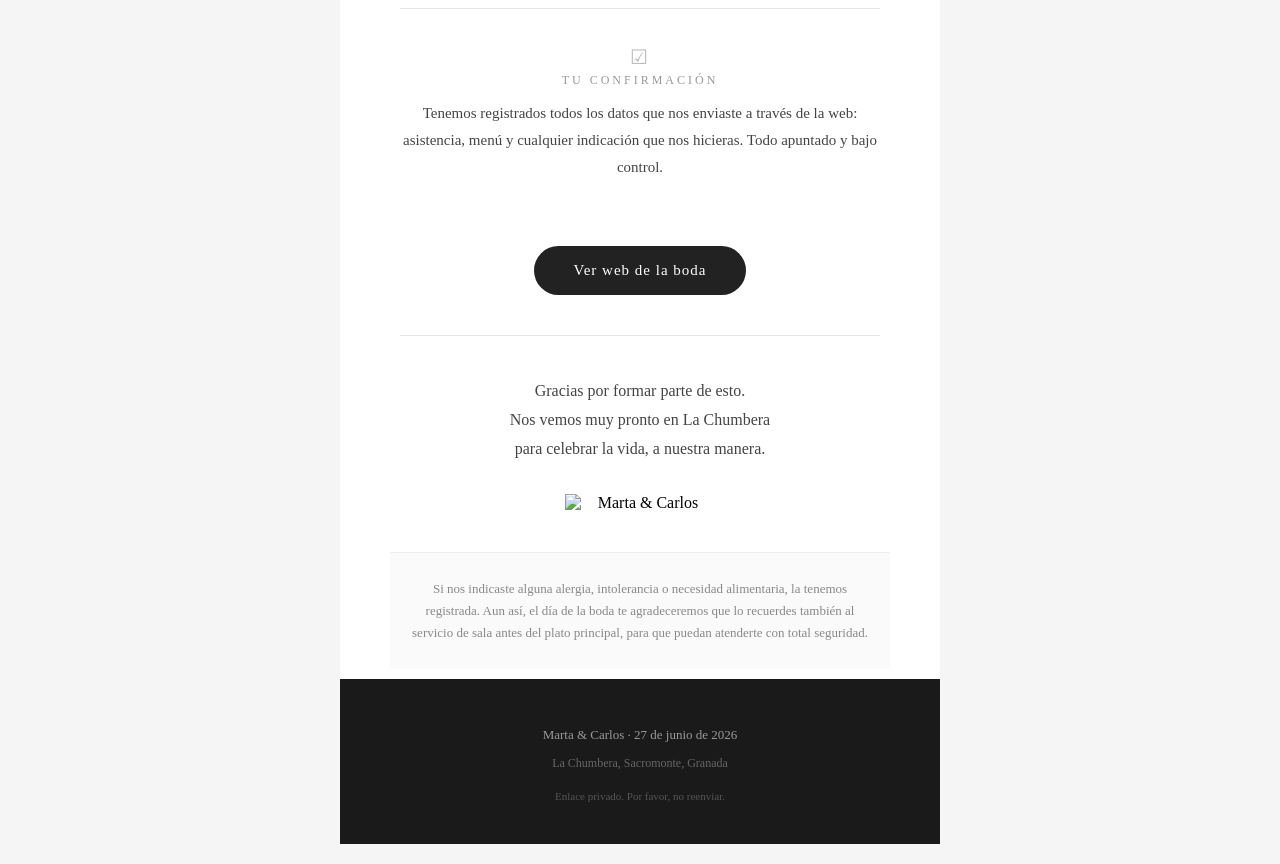
==== commit 21a6a52c: "auto-commit for 8dcad626-ad47-407c-81ac-e8d9aa13203e" ====
--- a/frontend/public/newsletter-countdown.html
+++ b/frontend/public/newsletter-countdown.html
@@ -120,7 +120,7 @@
   <tr>
     <td style="padding: 35px 50px;" class="mobile-padding">
       <p style="margin: 0 0 4px 0; font-family: Georgia, 'Times New Roman', serif; font-size: 20px; color: #bbbbbb; text-align: center; letter-spacing: 2px;">
-        &#128663;
+        &#8982;
       </p>
       <p style="margin: 0 0 6px 0; font-family: Georgia, 'Times New Roman', serif; font-size: 12px; letter-spacing: 3px; color: #999999; text-transform: uppercase; text-align: center;">
         C&oacute;mo llegar
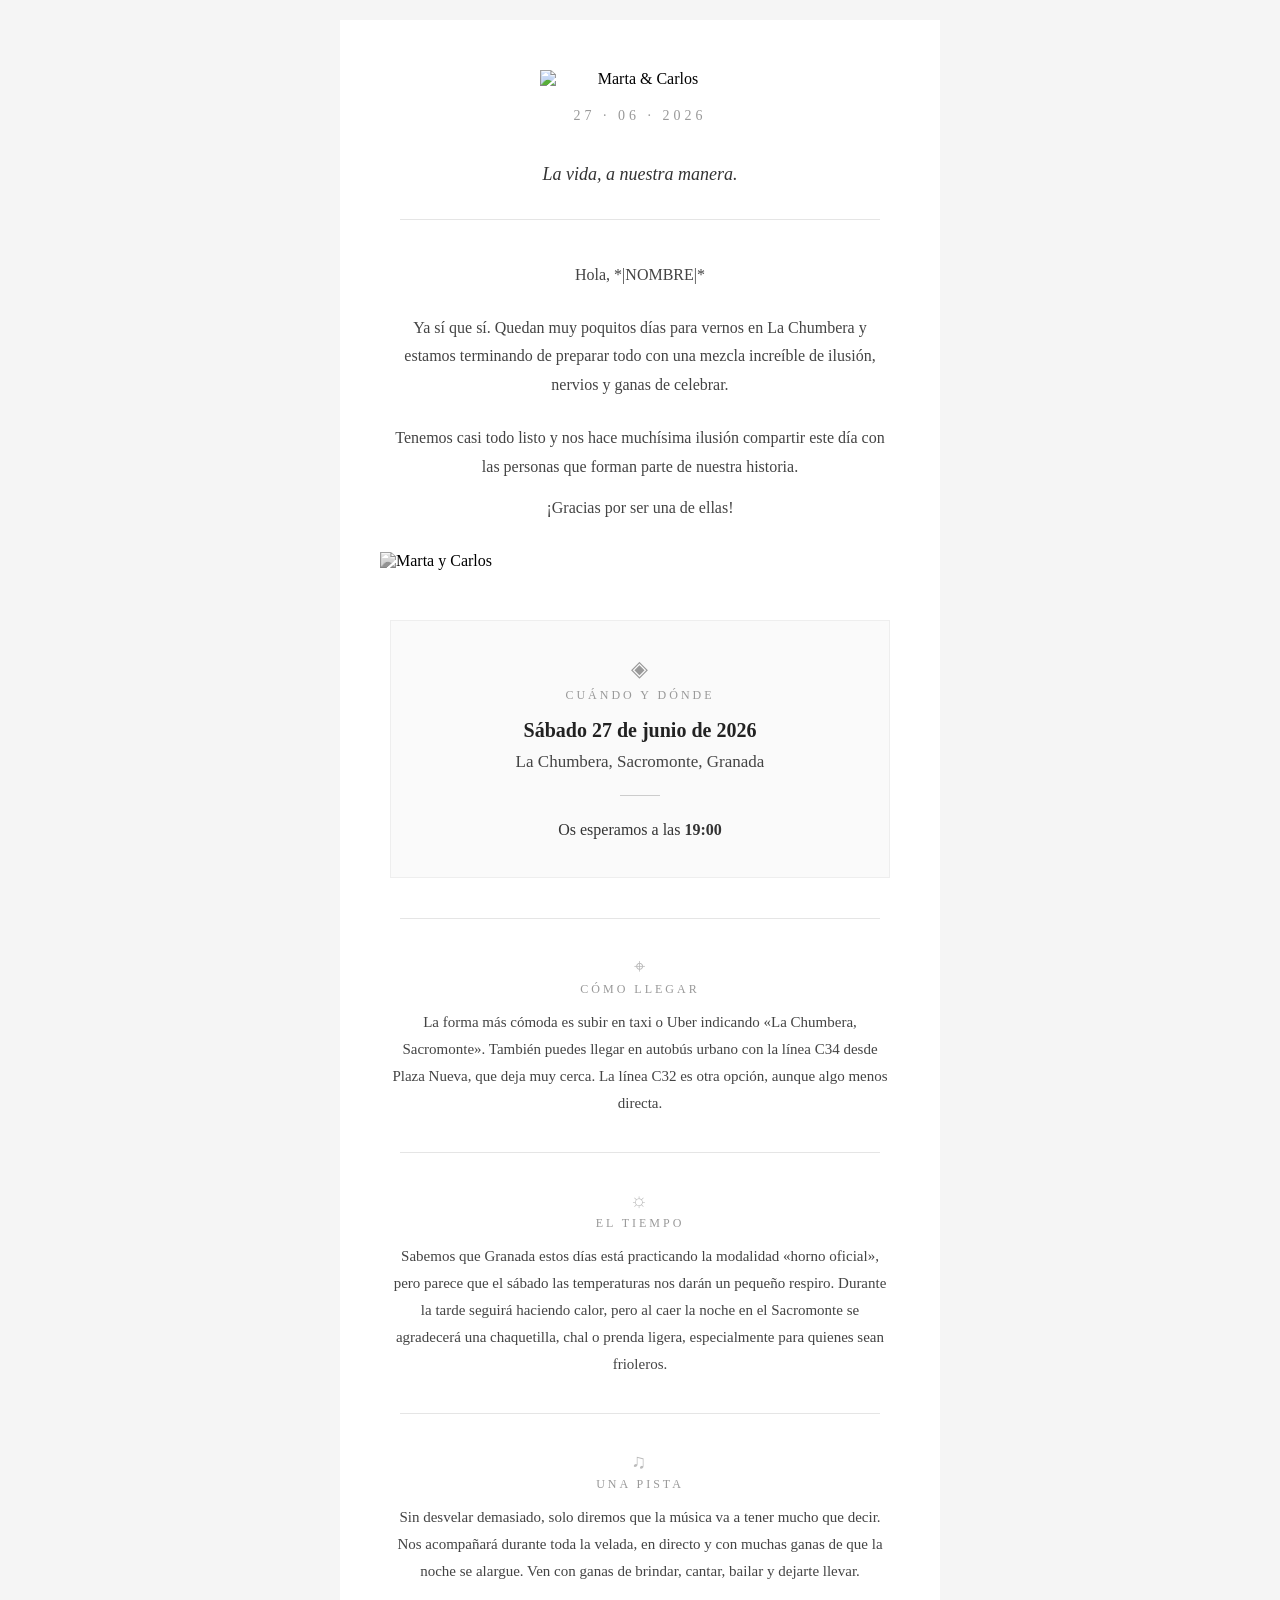
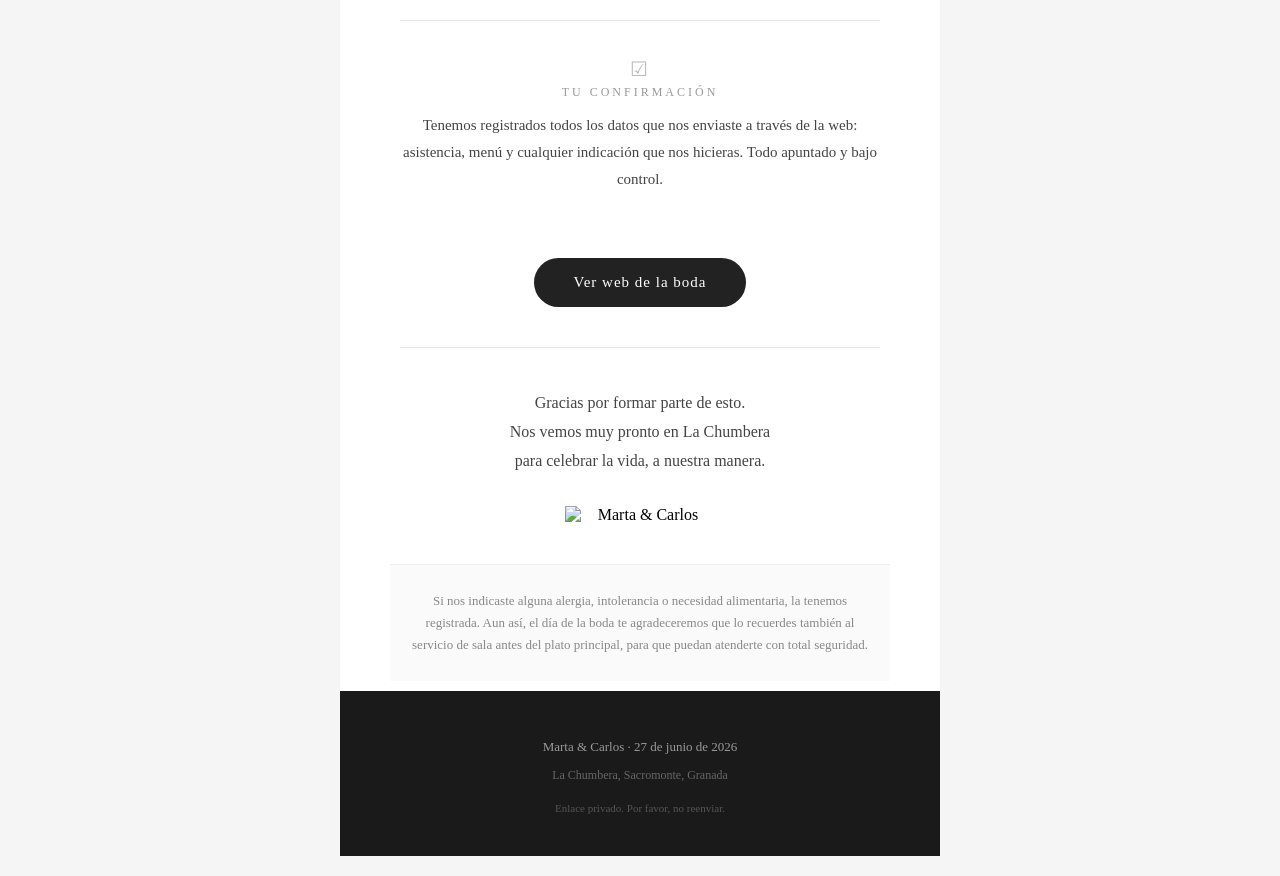
==== commit b1045c09: "auto-commit for fd25ad7d-b5e7-48e1-9fb0-6cde2225cab9" ====
--- a/frontend/public/newsletter-countdown.html
+++ b/frontend/public/newsletter-countdown.html
@@ -65,7 +65,10 @@
         Ya s&iacute; que s&iacute;. Quedan muy poquitos d&iacute;as para vernos en La Chumbera y estamos terminando de preparar todo con una mezcla incre&iacute;ble de ilusi&oacute;n, nervios y ganas de celebrar.
       </p>
       <p style="margin: 0; font-family: Georgia, 'Times New Roman', serif; font-size: 16px; color: #444444; line-height: 1.8;">
-        Tenemos casi todo listo y nos hace much&iacute;sima ilusi&oacute;n compartir este d&iacute;a con las personas que forman parte de nuestra historia. Gracias por ser una de ellas.
+        Tenemos casi todo listo y nos hace much&iacute;sima ilusi&oacute;n compartir este d&iacute;a con las personas que forman parte de nuestra historia.
+      </p>
+      <p style="margin: 12px 0 0 0; font-family: Georgia, 'Times New Roman', serif; font-size: 16px; color: #444444; line-height: 1.8;">
+        &iexcl;Gracias por ser una de ellas!
       </p>
     </td>
   </tr>
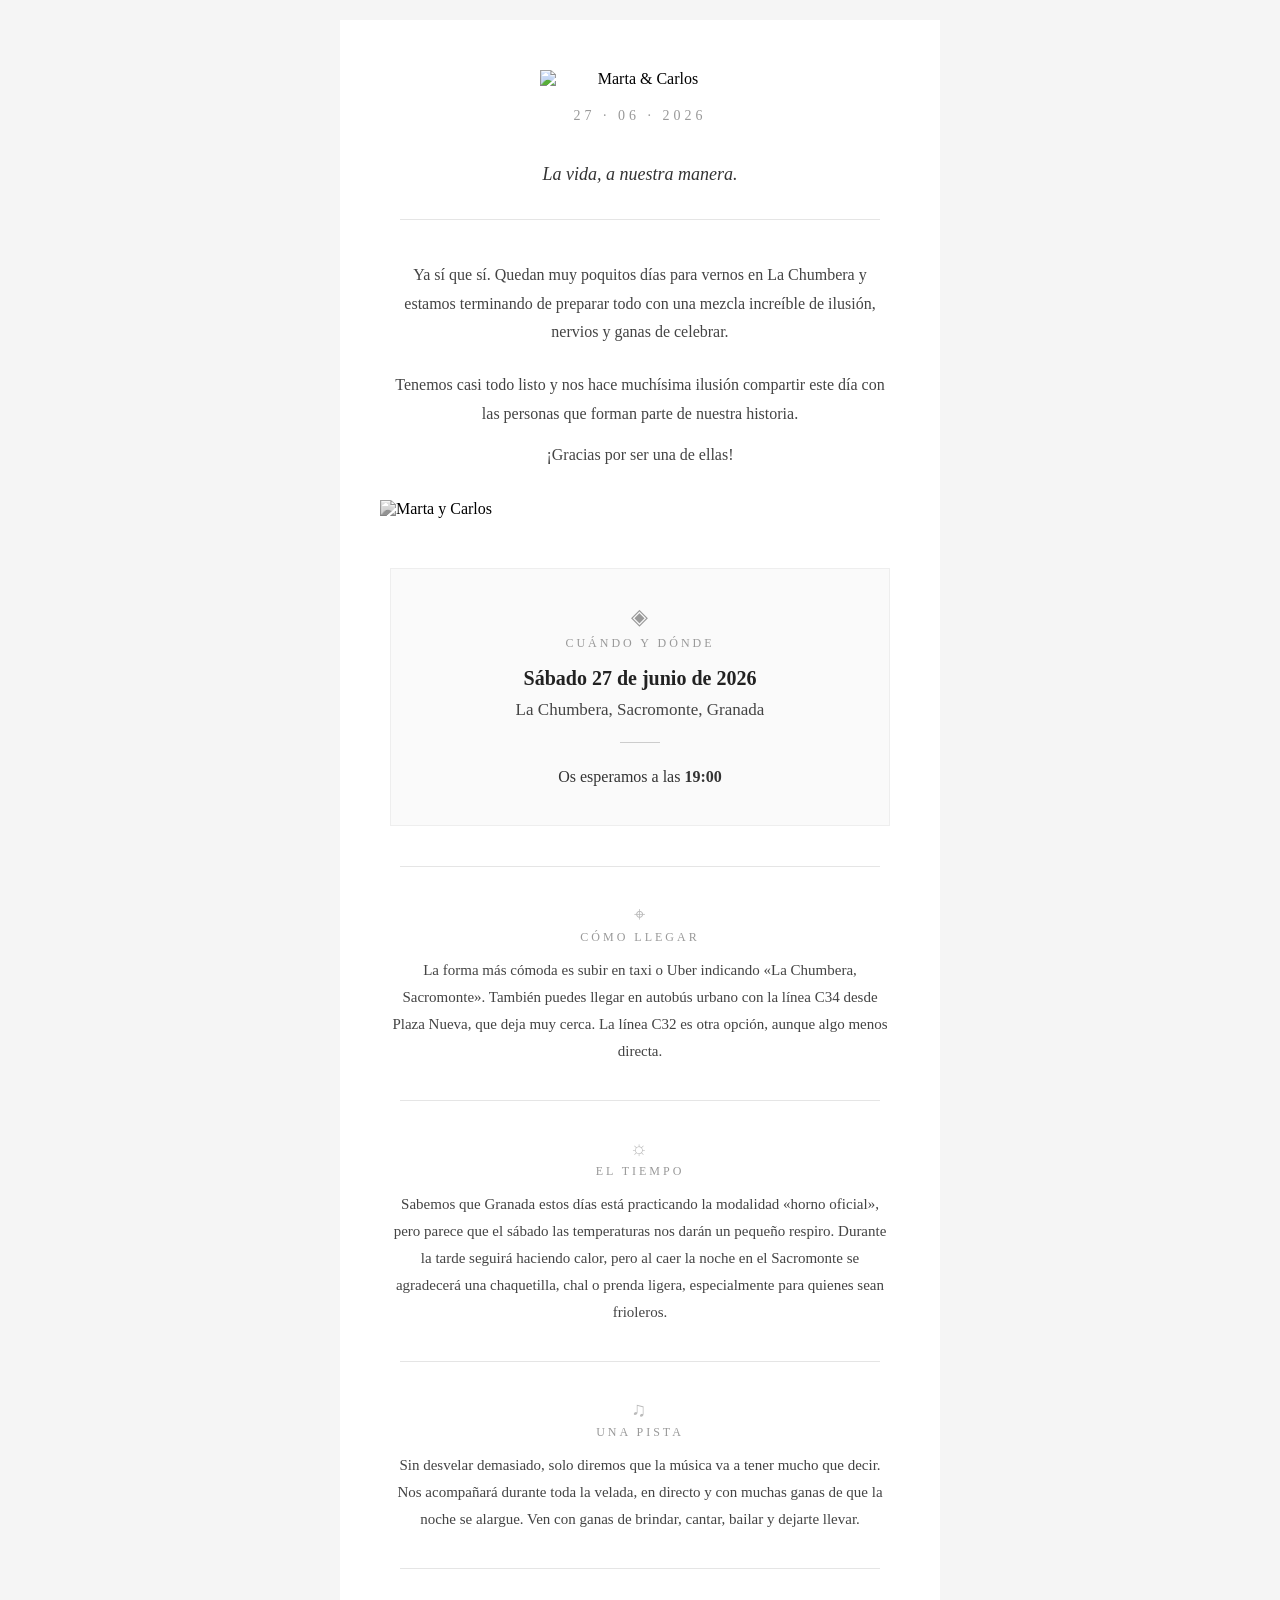
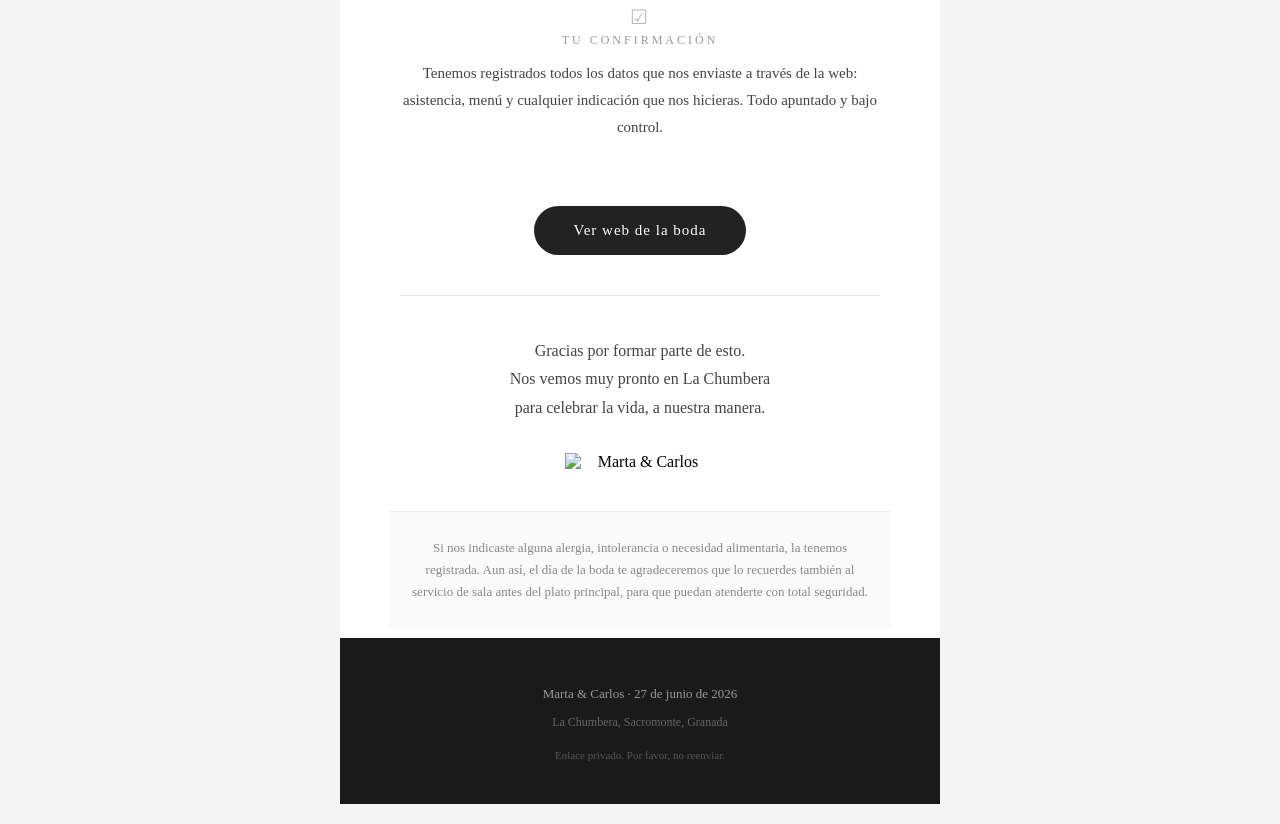
==== commit 874c4988: "auto-commit for 6207b4f1-22c1-4393-9014-c4fb9fc6a0c0" ====
--- a/frontend/public/newsletter-countdown.html
+++ b/frontend/public/newsletter-countdown.html
@@ -59,9 +59,6 @@
   <tr>
     <td style="padding: 40px 50px 30px 50px; text-align: center;" class="mobile-padding">
       <p style="margin: 0 0 24px 0; font-family: Georgia, 'Times New Roman', serif; font-size: 16px; color: #444444; line-height: 1.8;">
-        Hola, *|NOMBRE|*
-      </p>
-      <p style="margin: 0 0 24px 0; font-family: Georgia, 'Times New Roman', serif; font-size: 16px; color: #444444; line-height: 1.8;">
         Ya s&iacute; que s&iacute;. Quedan muy poquitos d&iacute;as para vernos en La Chumbera y estamos terminando de preparar todo con una mezcla incre&iacute;ble de ilusi&oacute;n, nervios y ganas de celebrar.
       </p>
       <p style="margin: 0; font-family: Georgia, 'Times New Roman', serif; font-size: 16px; color: #444444; line-height: 1.8;">
